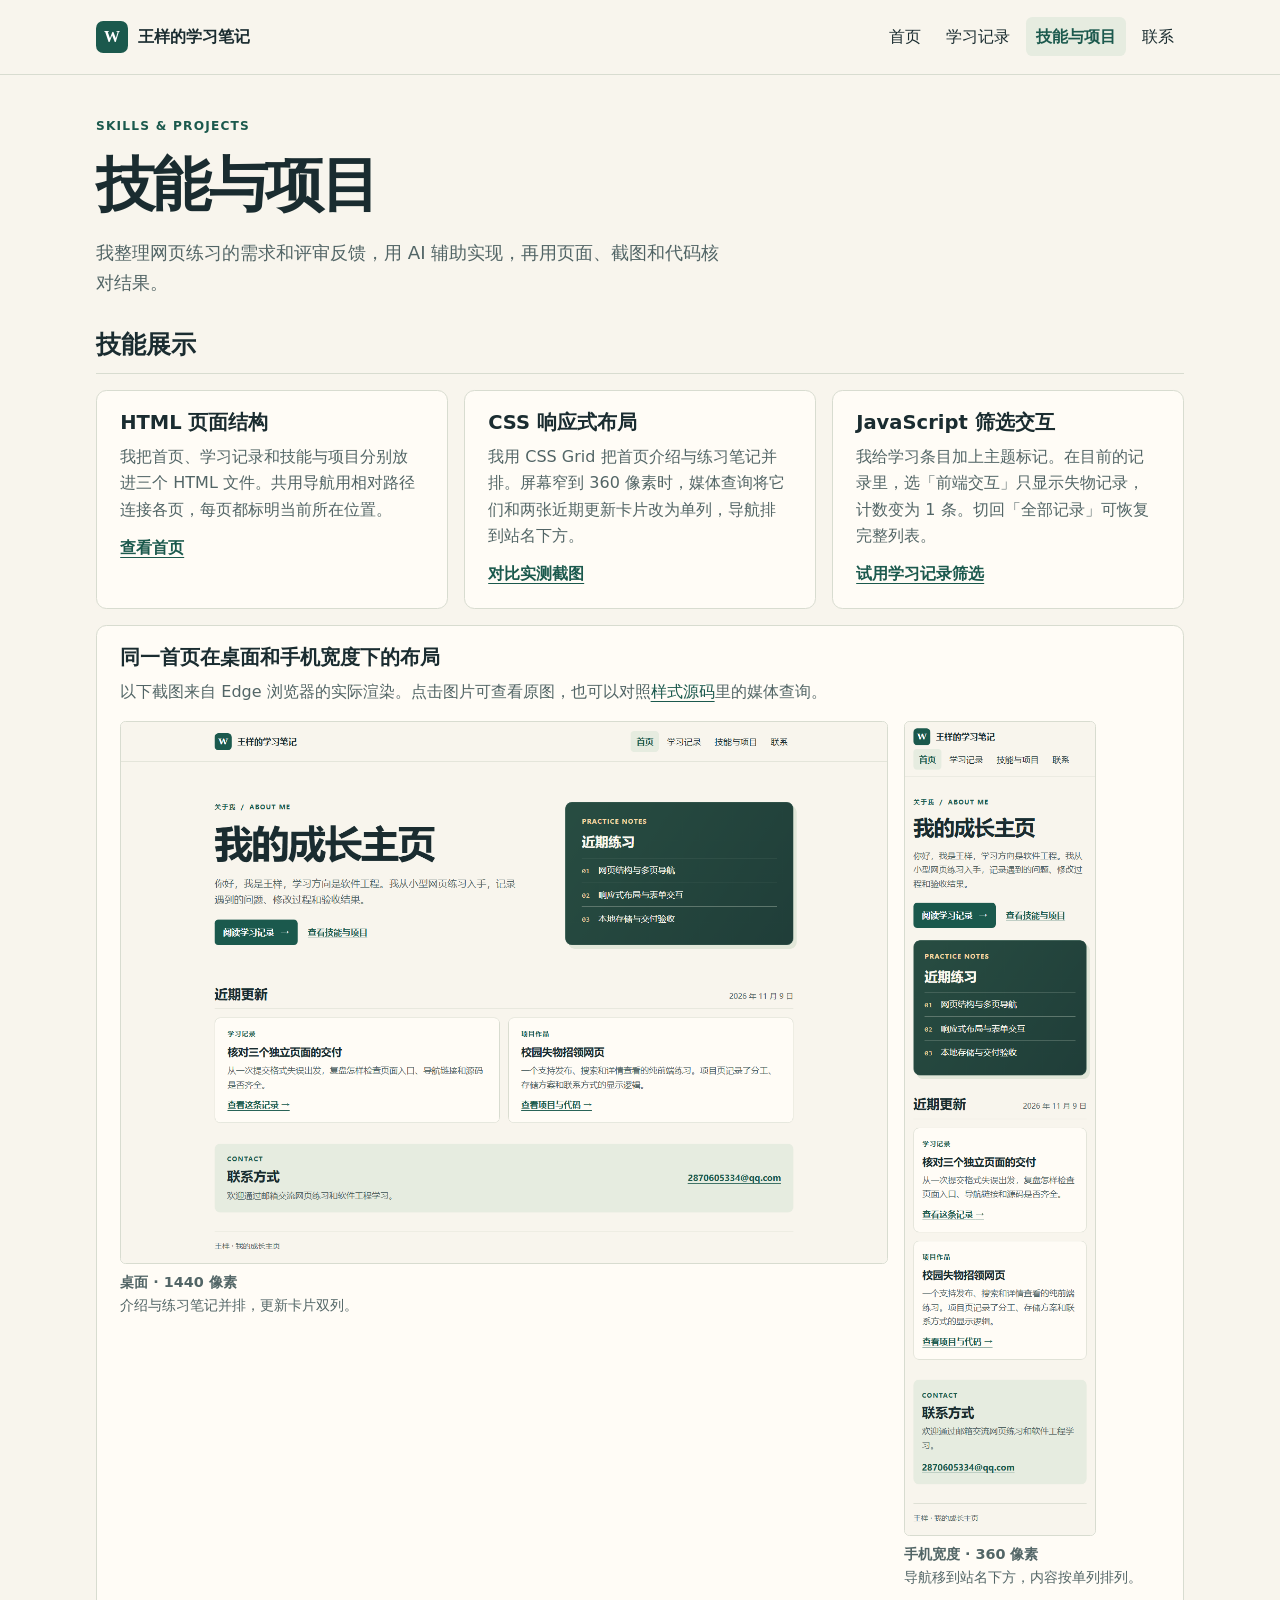
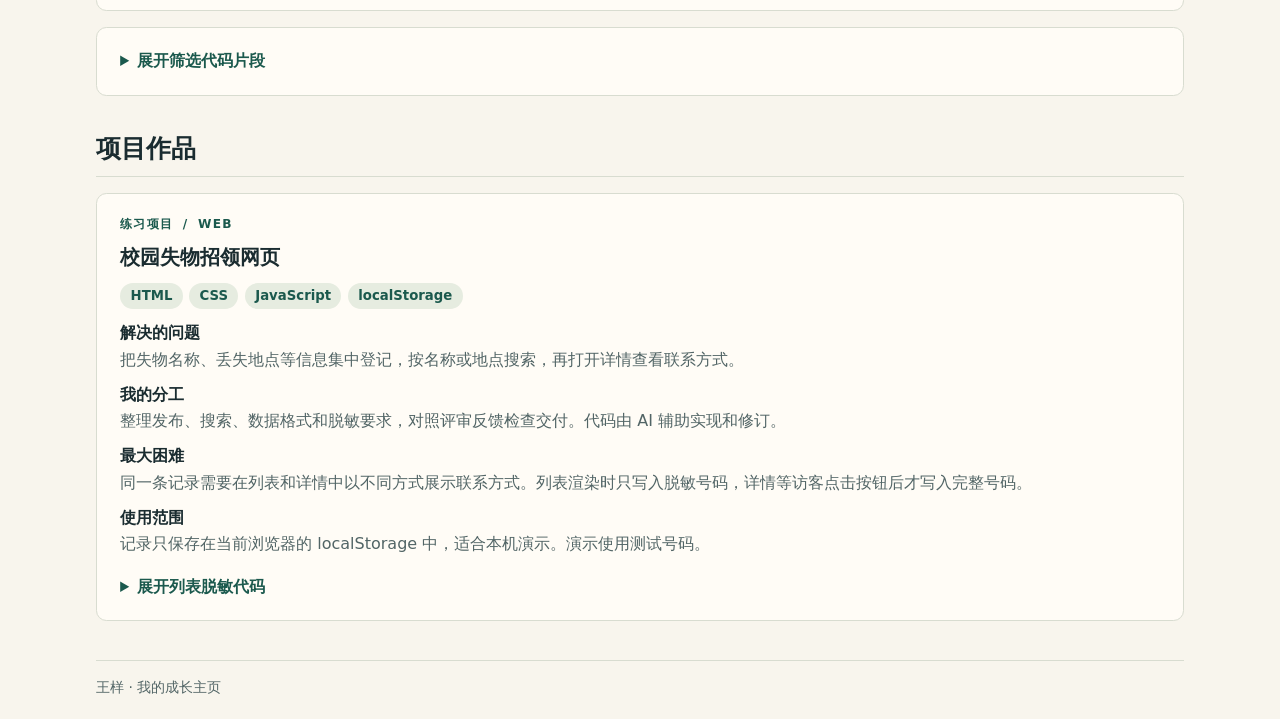
==== projects.html @ 2bb0b3ff "Publish three-page personal learning portfolio" ====
<!doctype html>
<html lang="zh-CN">
<head>
  <meta charset="utf-8">
  <meta name="viewport" content="width=device-width, initial-scale=1">
  <title>技能与项目 · 我的成长主页</title>
  <link rel="stylesheet" href="styles.css">
</head>
<body>
  <a class="skip" href="#main">跳到正文</a>
  <header class="site-header">
    <div class="wrap header-inner">
      <a class="brand" href="index.html"><span class="brand-mark" aria-hidden="true">W</span> 王样的学习笔记</a>
      <nav aria-label="主导航">
        <a href="index.html">首页</a>
        <a href="learning.html">学习记录</a>
        <a href="projects.html" aria-current="page">技能与项目</a>
        <a href="index.html#contact">联系</a>
      </nav>
    </div>
  </header>

  <main id="main" class="wrap">
    <header class="page-intro">
      <p class="eyebrow">SKILLS &amp; PROJECTS</p>
      <h1>技能与项目</h1>
      <p class="lead">我整理网页练习的需求和评审反馈，用 AI 辅助实现，再用页面、截图和代码核对结果。</p>
    </header>

    <section class="section" aria-labelledby="skills-title">
      <div class="section-heading"><h2 id="skills-title">技能展示</h2></div>
      <div class="skills">
        <article class="card">
          <h3>HTML 页面结构</h3>
          <p>我把首页、学习记录和技能与项目分别放进三个 HTML 文件。共用导航用相对路径连接各页，每页都标明当前所在位置。</p>
          <a class="text-link" href="index.html">查看首页</a>
        </article>
        <article class="card">
          <h3>CSS 响应式布局</h3>
          <p>我用 CSS Grid 把首页介绍与练习笔记并排。屏幕窄到 360 像素时，媒体查询将它们和两张近期更新卡片改为单列，导航排到站名下方。</p>
          <a class="text-link" href="#responsive-proof">对比实测截图</a>
        </article>
        <article class="card">
          <h3>JavaScript 筛选交互</h3>
          <p>我给学习条目加上主题标记。在目前的记录里，选「前端交互」只显示失物记录，计数变为 1 条。切回「全部记录」可恢复完整列表。</p>
          <a class="text-link" href="learning.html#topic-filter">试用学习记录筛选</a>
        </article>
      </div>
      <section id="responsive-proof" class="card evidence" aria-labelledby="responsive-title">
        <h3 id="responsive-title">同一首页在桌面和手机宽度下的布局</h3>
        <p>以下截图来自 Edge 浏览器的实际渲染。点击图片可查看原图，也可以对照<a href="styles.css">样式源码</a>里的媒体查询。</p>
        <div class="screenshots">
          <figure>
            <a href="homepage.png"><img src="homepage.png" alt="1440 像素下的首页，介绍和练习笔记并排，近期更新卡片并排"></a>
            <figcaption><strong>桌面 · 1440 像素</strong><br>介绍与练习笔记并排，更新卡片双列。</figcaption>
          </figure>
          <figure class="mobile-screenshot">
            <a href="homepage-mobile.png"><img src="homepage-mobile.png" alt="360 像素下的首页，导航位于站名下方，介绍、练习笔记和更新卡片单列排列"></a>
            <figcaption><strong>手机宽度 · 360 像素</strong><br>导航移到站名下方，内容按单列排列。</figcaption>
          </figure>
        </div>
      </section>
      <details class="card evidence">
        <summary>展开筛选代码片段</summary>
        <p>摘自学习记录页使用的 <code>learning.js</code>。每条记录用 <code>data-topic</code> 标明主题。</p>
        <pre><code>for (const entry of entries) {
  const matches = topic.value === "all" || entry.dataset.topic === topic.value;
  entry.hidden = !matches;
  if (matches) visible += 1;
}</code></pre>
      </details>
    </section>

    <section id="lost-found" class="section" aria-labelledby="projects-title">
      <div class="section-heading"><h2 id="projects-title">项目作品</h2></div>
      <article class="card project">
        <p class="eyebrow">练习项目 <span aria-hidden="true">/</span> WEB</p>
        <h3>校园失物招领网页</h3>
        <ul class="tags" aria-label="使用技术">
          <li>HTML</li><li>CSS</li><li>JavaScript</li><li>localStorage</li>
        </ul>
        <dl>
          <dt>解决的问题</dt><dd>把失物名称、丢失地点等信息集中登记，按名称或地点搜索，再打开详情查看联系方式。</dd>
          <dt>我的分工</dt><dd>整理发布、搜索、数据格式和脱敏要求，对照评审反馈检查交付。代码由 AI 辅助实现和修订。</dd>
          <dt>最大困难</dt><dd>同一条记录需要在列表和详情中以不同方式展示联系方式。列表渲染时只写入脱敏号码，详情等访客点击按钮后才写入完整号码。</dd>
          <dt>使用范围</dt><dd>记录只保存在当前浏览器的 localStorage 中，适合本机演示。演示使用测试号码。</dd>
        </dl>
        <details class="evidence">
          <summary>展开列表脱敏代码</summary>
          <p>摘自失物招领练习的 <code>app.js</code>。先去掉空格和连字符，再保留符合格式的手机号前 3 位与后 4 位。</p>
          <pre><code>function maskContact(contact) {
  const digits = contact.replace(/[\s-]/g, "");
  if (/^1\d{10}$/.test(digits)) {
    return digits.slice(0, 3) + "****" + digits.slice(-4);
  }
  return "****";
}</code></pre>
        </details>
      </article>
    </section>
  </main>
  <footer class="wrap site-footer"><p>王样 · 我的成长主页</p></footer>
</body>
</html>
---- styles.css ----
:root {
  color-scheme: light;
  --paper: #f8f5ed;
  --card: #fffcf6;
  --ink: #1a2c30;
  --muted: #526566;
  --accent: #1b594d;
  --edge: #d8dcd0;
  --warm: #f6d8a3;
  font-family: system-ui, "Microsoft YaHei", "PingFang SC", sans-serif;
  line-height: 1.65;
  color: var(--ink);
  background: var(--paper);
}

*, *::before, *::after { box-sizing: border-box; }
body { margin: 0; }
[hidden] { display: none !important; }
h1, h2, h3, p, ul, dl, pre { margin: 0; }
h1, h2, h3 { line-height: 1.25; }
a { color: var(--accent); text-underline-offset: .22em; }
:focus-visible { outline: 3px solid #a55a12; outline-offset: 4px; }
.wrap { width: min(68rem, calc(100% - 3rem)); margin-inline: auto; }

.skip {
  position: absolute;
  top: .5rem;
  left: .5rem;
  z-index: 1;
  padding: .4rem .7rem;
  background: var(--card);
  transform: translateY(-160%);
}
.skip:focus { transform: none; }

.site-header { border-bottom: 1px solid var(--edge); }
.header-inner { min-height: 4.6rem; display: flex; justify-content: space-between; align-items: center; gap: 1rem; }
.brand { display: inline-flex; gap: .65rem; align-items: center; font-weight: 750; color: var(--ink); text-decoration: none; }
.brand-mark { display: grid; place-items: center; width: 2rem; height: 2rem; border-radius: .45rem; background: var(--accent); color: white; font-family: Georgia, serif; }
nav { display: flex; flex-wrap: wrap; align-items: center; gap: .3rem; }
nav a { padding: .4rem .65rem; border-radius: .4rem; color: var(--ink); text-decoration: none; white-space: nowrap; }
nav a:hover, nav a[aria-current="page"] { color: var(--accent); background: #e6ece0; }
nav a[aria-current="page"] { font-weight: 700; }

.hero { display: grid; grid-template-columns: minmax(0, 1.35fr) minmax(0, 1fr); align-items: center; gap: clamp(1.4rem, 6vw, 5rem); padding-block: clamp(2.4rem, 6vw, 4.7rem); }
.eyebrow { margin-bottom: .75rem; color: var(--accent); font-size: .76rem; font-weight: 750; letter-spacing: .1em; }
.eyebrow span { margin-inline: .35em; }
h1 { font-size: clamp(2.5rem, 5.4vw, 4.5rem); letter-spacing: -.045em; }
h2 { font-size: 1.55rem; }
h3 { font-size: 1.22rem; }
.lead { max-width: 35em; margin-top: 1rem; color: var(--muted); font-size: clamp(1rem, 2vw, 1.14rem); }
.actions { display: flex; align-items: center; flex-wrap: wrap; gap: .8rem 1.2rem; margin-top: 1.45rem; }
.button { display: inline-flex; align-items: center; gap: .75em; padding: .68rem 1rem; color: white; background: var(--accent); border-radius: .45rem; font-weight: 700; text-decoration: none; }
.button:hover { background: #144539; }
.text-link { font-weight: 700; }

.notebook {
  padding: 1.65rem 1.9rem;
  color: #fbf9f0;
  background-color: #203e39;
  background-image: linear-gradient(125deg, #284d42, #203e39);
  border: 1px solid #44665b;
  border-radius: .8rem;
  box-shadow: 6px 7px 0 #e2e7d9;
}
.notebook .eyebrow { color: var(--warm); }
.notebook ul { margin-top: .9rem; padding: 0; list-style: none; }
.notebook li { display: flex; align-items: baseline; gap: 1rem; padding-block: .57rem; border-top: 1px solid #617a70; }
.notebook li span { color: var(--warm); font: .84rem/1.4 ui-monospace, Consolas, monospace; }

.section { margin-bottom: 2.4rem; }
.section-heading { display: flex; flex-wrap: wrap; align-items: baseline; justify-content: space-between; gap: .5rem; padding-bottom: .7rem; margin-bottom: 1rem; border-bottom: 1px solid var(--edge); }
.section-heading time { color: var(--muted); font-size: .88rem; }
.highlights, .skills { display: grid; gap: 1rem; }
.highlights { grid-template-columns: repeat(2, minmax(0, 1fr)); }
.skills { grid-template-columns: repeat(3, minmax(0, 1fr)); }
.card { padding: 1.25rem 1.45rem; border: 1px solid var(--edge); border-radius: .65rem; background: var(--card); }
.card h2 + p, .card h3 + p { margin-top: .55rem; }
.card p:not(.eyebrow), dd { color: var(--muted); }
.card .text-link { display: inline-block; margin-top: .75rem; }

.contact { display: flex; align-items: center; justify-content: space-between; flex-wrap: wrap; gap: 1rem; padding: 1.2rem 1.45rem; border-radius: .65rem; background: #e6ece0; }
.contact .eyebrow { margin-bottom: .4rem; }
.contact h2 + p { margin-top: .45rem; color: var(--muted); }
.contact .text-link { overflow-wrap: anywhere; }
.site-footer { margin-top: 2.25rem; padding-block: .95rem 1.25rem; border-top: 1px solid var(--edge); color: var(--muted); font-size: .87rem; }

.page-intro { padding-block: 2.6rem 2rem; }
.page-intro h1 { font-size: clamp(2.3rem, 5vw, 3.7rem); }
.filter { display: flex; align-items: center; flex-wrap: wrap; gap: .65rem; margin-bottom: 1rem; }
.filter label { font-weight: 700; }
.filter select { padding: .4rem .65rem; border: 1px solid #889990; border-radius: .35rem; background: var(--card); color: var(--ink); font: inherit; }
.filter p { color: var(--muted); margin-inline-start: auto; }
.entries { display: grid; gap: 1rem; }
.entry { display: grid; grid-template-columns: 8rem minmax(0, 1fr); gap: .75rem 1.4rem; }
.entry-meta { display: flex; flex-direction: column; align-items: flex-start; gap: .5rem; color: var(--muted); }
.entry-meta time { font-variant-numeric: tabular-nums; }
.tag, .tags li { padding: .14rem .65rem; border-radius: 100vmax; background: #e6ece0; color: var(--accent); font-size: .83rem; font-weight: 650; }
dl { margin-top: .7rem; }
dt { margin-top: .55rem; font-weight: 700; }
dd { margin-inline-start: 0; }
.tags { display: flex; flex-wrap: wrap; gap: .4rem; margin-top: .75rem; padding: 0; list-style: none; }
.evidence { margin-top: 1rem; }
.evidence summary { color: var(--accent); font-weight: 700; cursor: pointer; }
.evidence p { margin-top: .7rem; }
.screenshots { display: grid; grid-template-columns: minmax(0, 3fr) minmax(0, 1fr); gap: 1rem; margin-top: 1rem; }
.screenshots figure { margin: 0; }
.screenshots img { display: block; width: 100%; height: auto; border: 1px solid var(--edge); border-radius: .35rem; }
.screenshots figcaption { margin-top: .45rem; color: var(--muted); font-size: .9rem; }
.mobile-screenshot img { max-width: 12rem; }
pre { max-width: 100%; margin-top: .65rem; overflow: auto; padding: .9rem; border-radius: .4rem; background: #203e39; color: #fbf9f0; }
code { font-family: ui-monospace, Consolas, monospace; }

@media (max-width: 47rem) {
  .wrap { width: calc(100% - 2rem); }
  .header-inner { align-items: flex-start; flex-direction: column; gap: .45rem; padding-block: .75rem; }
  .hero { grid-template-columns: 1fr; }
  .notebook { padding: 1.25rem; }
  .skills { grid-template-columns: 1fr; }
}

@media (max-width: 36rem) {
  .highlights, .entry, .screenshots { grid-template-columns: 1fr; }
  .entry-meta { flex-direction: row; align-items: baseline; }
  .filter p { width: 100%; margin-inline-start: 0; }
  .card, .contact { padding-inline: 1rem; }
}
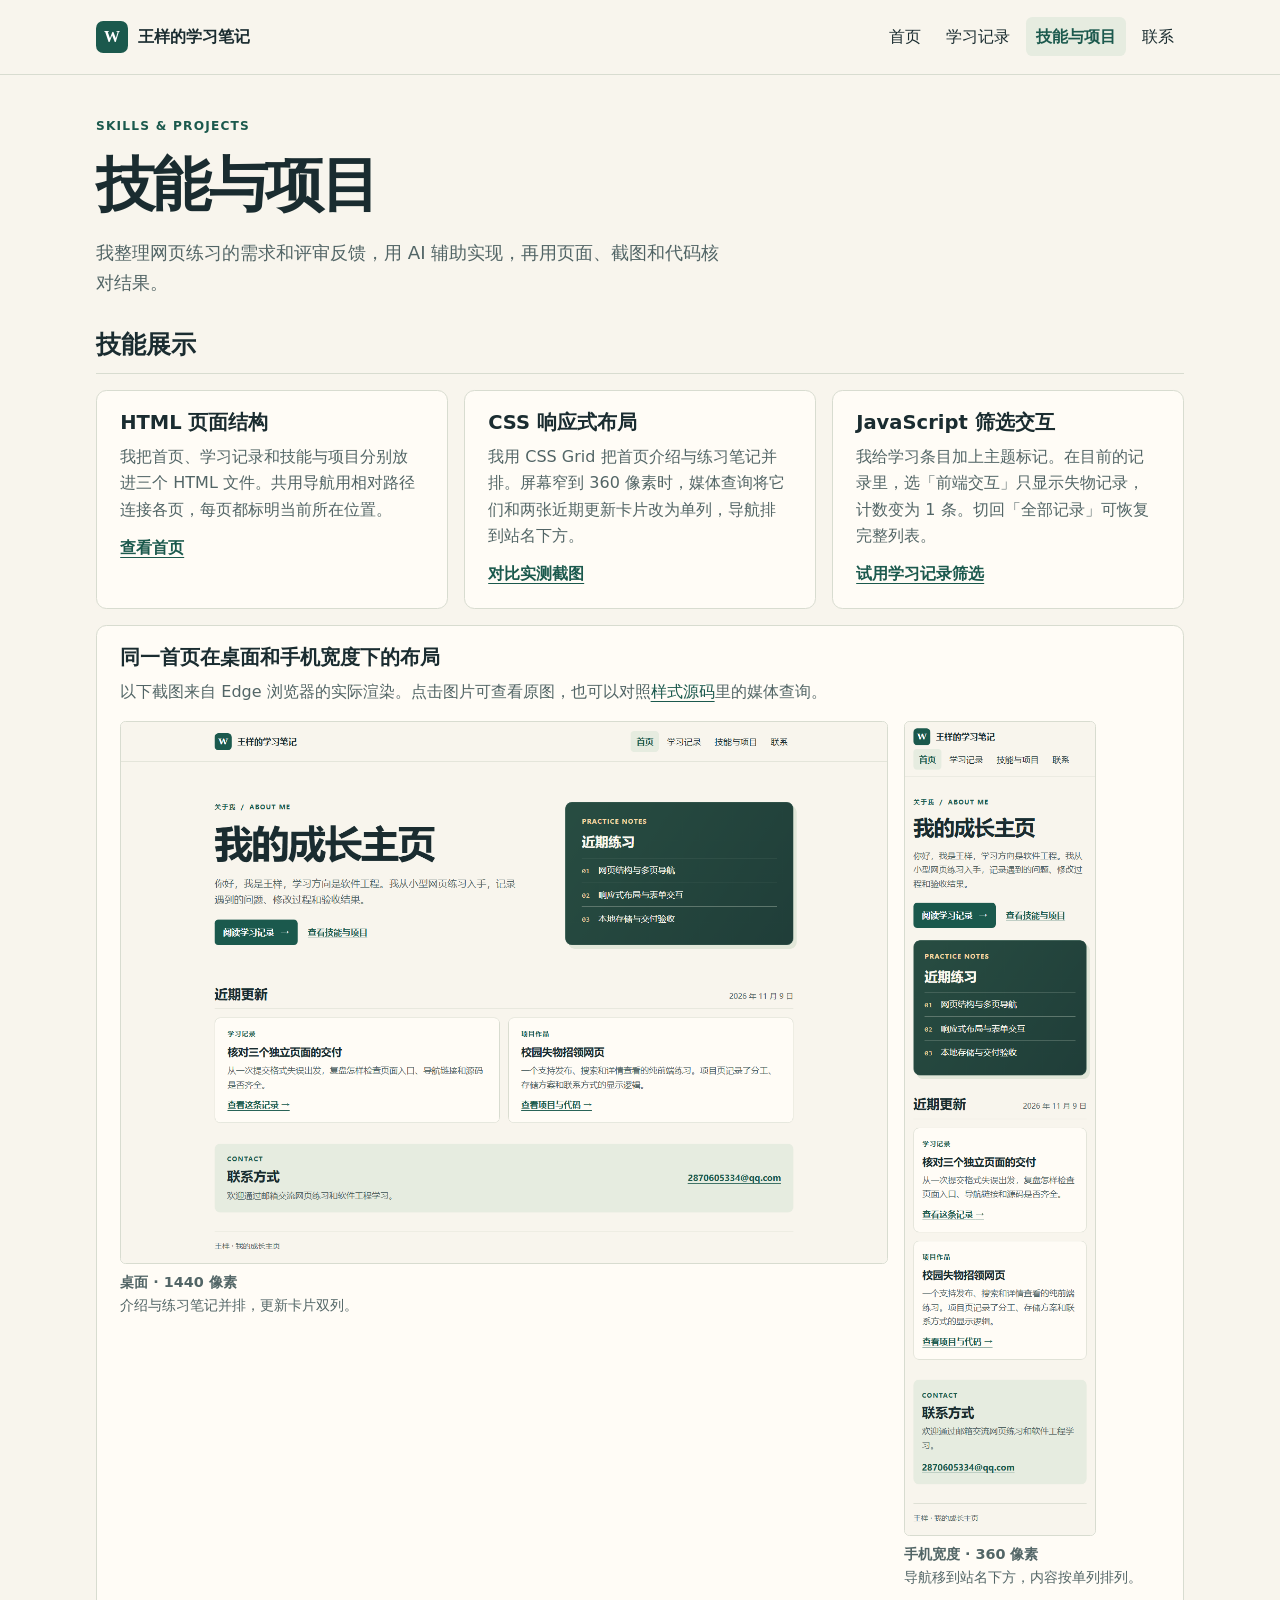
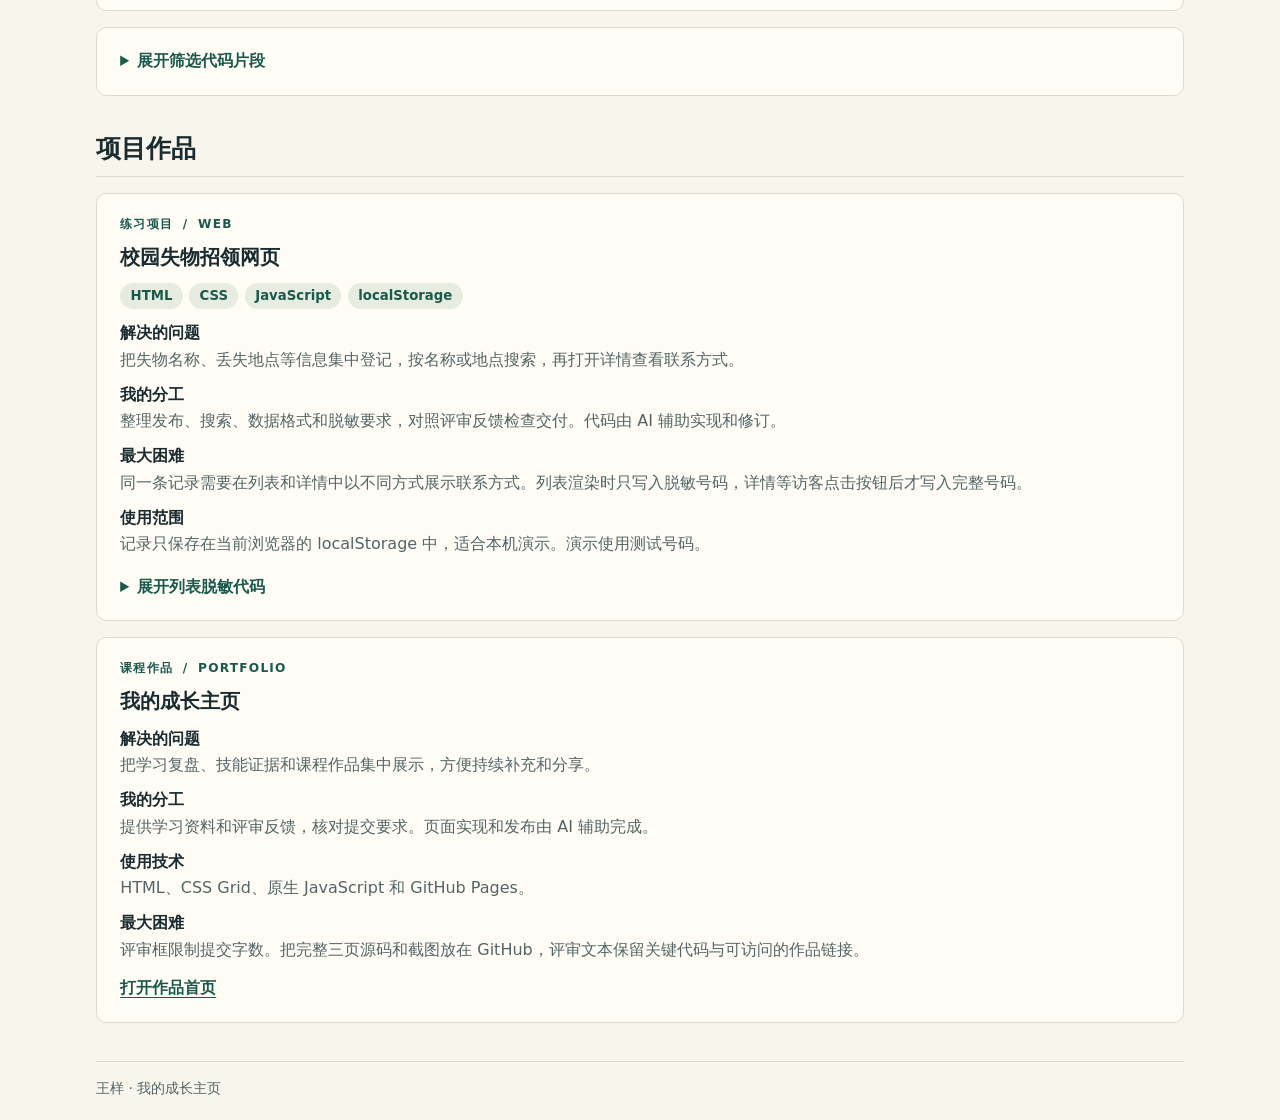
==== commit f84666c3: "feat: add learning filter form and portfolio evidence" ====
--- a/projects.html
+++ b/projects.html
@@ -97,6 +97,17 @@
 }</code></pre>
         </details>
       </article>
+      <article class="card project">
+        <p class="eyebrow">课程作品 <span aria-hidden="true">/</span> PORTFOLIO</p>
+        <h3>我的成长主页</h3>
+        <dl>
+          <dt>解决的问题</dt><dd>把学习复盘、技能证据和课程作品集中展示，方便持续补充和分享。</dd>
+          <dt>我的分工</dt><dd>提供学习资料和评审反馈，核对提交要求。页面实现和发布由 AI 辅助完成。</dd>
+          <dt>使用技术</dt><dd>HTML、CSS Grid、原生 JavaScript 和 GitHub Pages。</dd>
+          <dt>最大困难</dt><dd>评审框限制提交字数。把完整三页源码和截图放在 GitHub，评审文本保留关键代码与可访问的作品链接。</dd>
+        </dl>
+        <a class="text-link" href="index.html">打开作品首页</a>
+      </article>
     </section>
   </main>
   <footer class="wrap site-footer"><p>王样 · 我的成长主页</p></footer>
--- a/styles.css
+++ b/styles.css
@@ -78,6 +78,7 @@
 .card h2 + p, .card h3 + p { margin-top: .55rem; }
 .card p:not(.eyebrow), dd { color: var(--muted); }
 .card .text-link { display: inline-block; margin-top: .75rem; }
+.project + .project { margin-top: 1rem; }
 
 .contact { display: flex; align-items: center; justify-content: space-between; flex-wrap: wrap; gap: 1rem; padding: 1.2rem 1.45rem; border-radius: .65rem; background: #e6ece0; }
 .contact .eyebrow { margin-bottom: .4rem; }
@@ -90,6 +91,7 @@
 .filter { display: flex; align-items: center; flex-wrap: wrap; gap: .65rem; margin-bottom: 1rem; }
 .filter label { font-weight: 700; }
 .filter select { padding: .4rem .65rem; border: 1px solid #889990; border-radius: .35rem; background: var(--card); color: var(--ink); font: inherit; }
+.filter button { border: 0; font-family: inherit; cursor: pointer; }
 .filter p { color: var(--muted); margin-inline-start: auto; }
 .entries { display: grid; gap: 1rem; }
 .entry { display: grid; grid-template-columns: 8rem minmax(0, 1fr); gap: .75rem 1.4rem; }
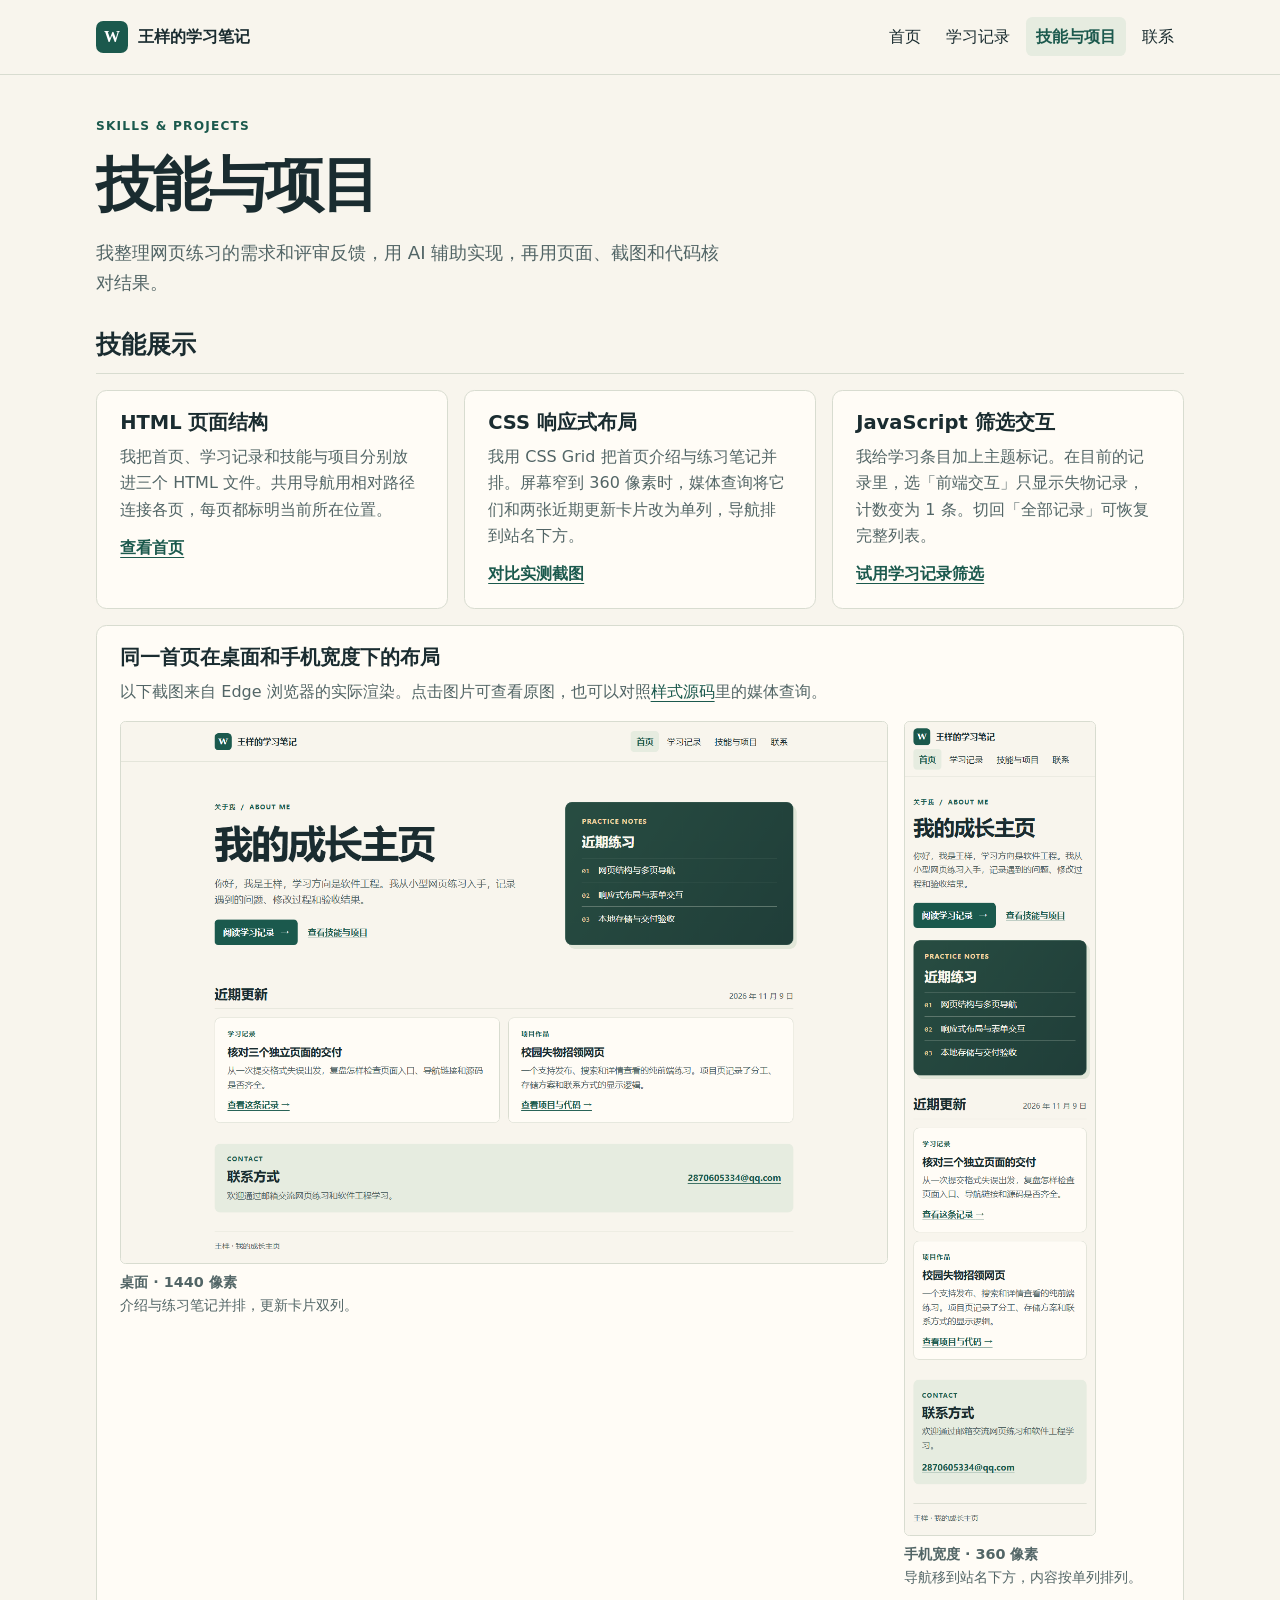
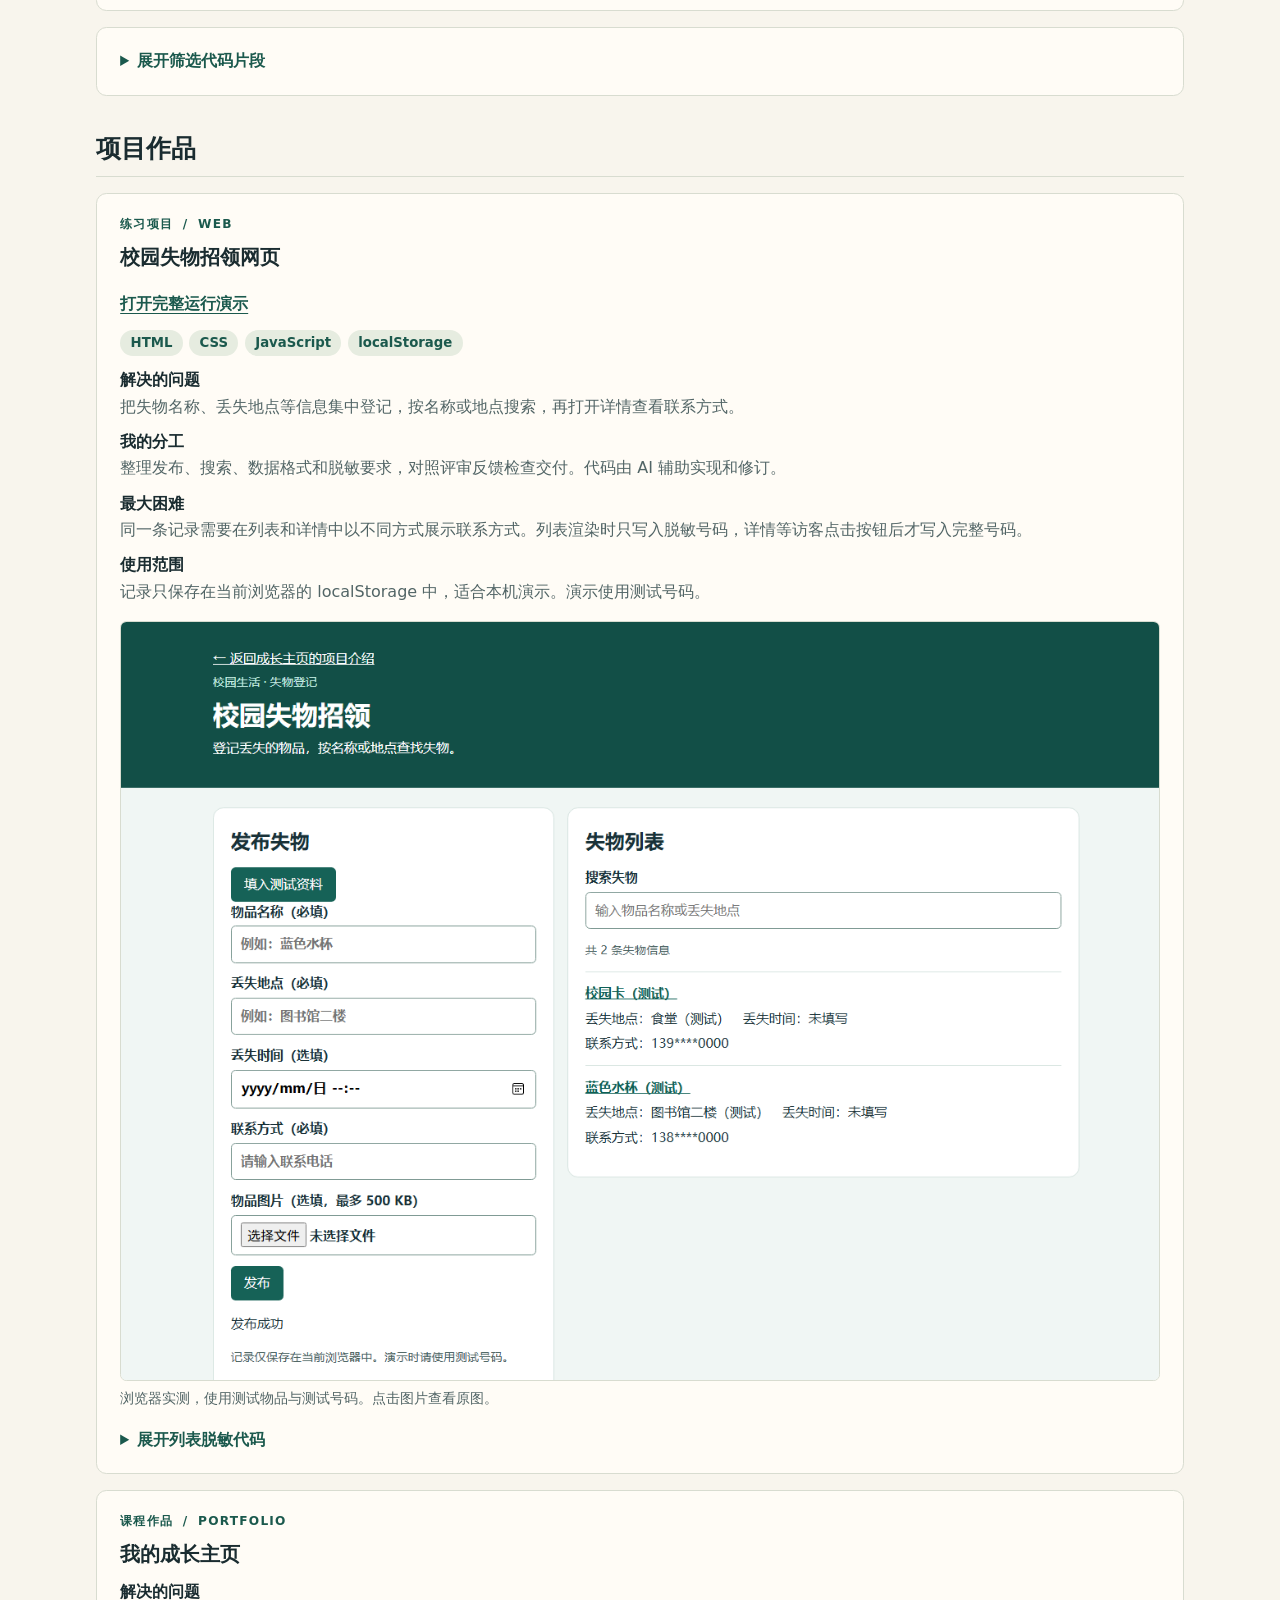
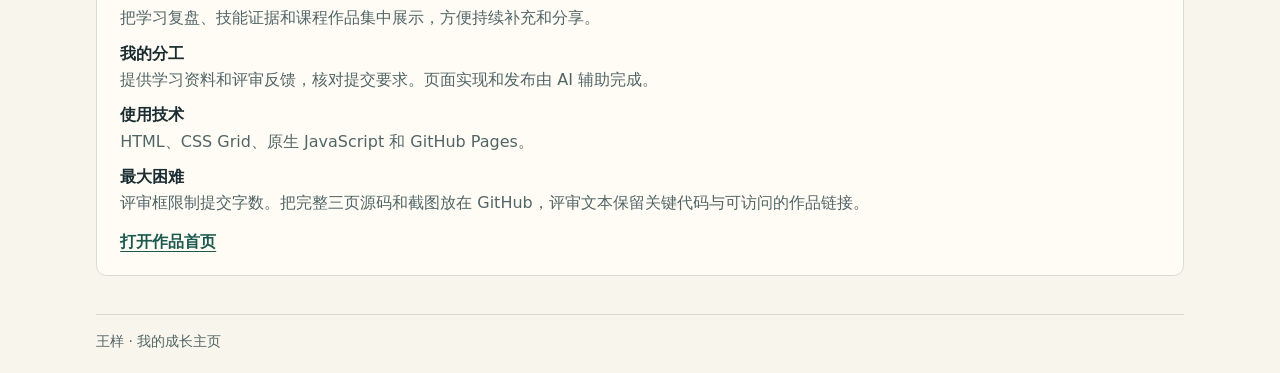
==== commit 93d14836: "feat: add runnable lost-and-found demo and evidence" ====
--- a/projects.html
+++ b/projects.html
@@ -76,6 +76,7 @@
       <article class="card project">
         <p class="eyebrow">练习项目 <span aria-hidden="true">/</span> WEB</p>
         <h3>校园失物招领网页</h3>
+        <p><a class="text-link" href="lost-found/index.html">打开完整运行演示</a></p>
         <ul class="tags" aria-label="使用技术">
           <li>HTML</li><li>CSS</li><li>JavaScript</li><li>localStorage</li>
         </ul>
@@ -85,9 +86,13 @@
           <dt>最大困难</dt><dd>同一条记录需要在列表和详情中以不同方式展示联系方式。列表渲染时只写入脱敏号码，详情等访客点击按钮后才写入完整号码。</dd>
           <dt>使用范围</dt><dd>记录只保存在当前浏览器的 localStorage 中，适合本机演示。演示使用测试号码。</dd>
         </dl>
+        <figure class="project-shot">
+          <a href="lost-found-demo.png"><img src="lost-found-demo.png" alt="失物招领项目实测截图，展示测试资料发布成功、失物列表和脱敏联系方式"></a>
+          <figcaption>浏览器实测，使用测试物品与测试号码。点击图片查看原图。</figcaption>
+        </figure>
         <details class="evidence">
           <summary>展开列表脱敏代码</summary>
-          <p>摘自失物招领练习的 <code>app.js</code>。先去掉空格和连字符，再保留符合格式的手机号前 3 位与后 4 位。</p>
+          <p>摘自 <code>lost-found/index.html</code> 中的脚本。先去掉空格和连字符，再保留符合格式的手机号前 3 位与后 4 位。</p>
           <pre><code>function maskContact(contact) {
   const digits = contact.replace(/[\s-]/g, "");
   if (/^1\d{10}$/.test(digits)) {
--- a/styles.css
+++ b/styles.css
@@ -79,6 +79,9 @@
 .card p:not(.eyebrow), dd { color: var(--muted); }
 .card .text-link { display: inline-block; margin-top: .75rem; }
 .project + .project { margin-top: 1rem; }
+.project-shot { margin: 1rem 0; }
+.project-shot img { display: block; width: 100%; border: 1px solid var(--edge); border-radius: .4rem; }
+.project-shot figcaption { margin-top: .4rem; color: var(--muted); font-size: .9rem; }
 
 .contact { display: flex; align-items: center; justify-content: space-between; flex-wrap: wrap; gap: 1rem; padding: 1.2rem 1.45rem; border-radius: .65rem; background: #e6ece0; }
 .contact .eyebrow { margin-bottom: .4rem; }
@@ -114,6 +117,7 @@
 code { font-family: ui-monospace, Consolas, monospace; }
 
 @media (max-width: 47rem) {
+  /* 窄屏把导航和主要内容上下排列。 */
   .wrap { width: calc(100% - 2rem); }
   .header-inner { align-items: flex-start; flex-direction: column; gap: .45rem; padding-block: .75rem; }
   .hero { grid-template-columns: 1fr; }
@@ -122,6 +126,7 @@
 }
 
 @media (max-width: 36rem) {
+  /* 手机宽度下，更新卡片、记录和截图都改为单列。 */
   .highlights, .entry, .screenshots { grid-template-columns: 1fr; }
   .entry-meta { flex-direction: row; align-items: baseline; }
   .filter p { width: 100%; margin-inline-start: 0; }
